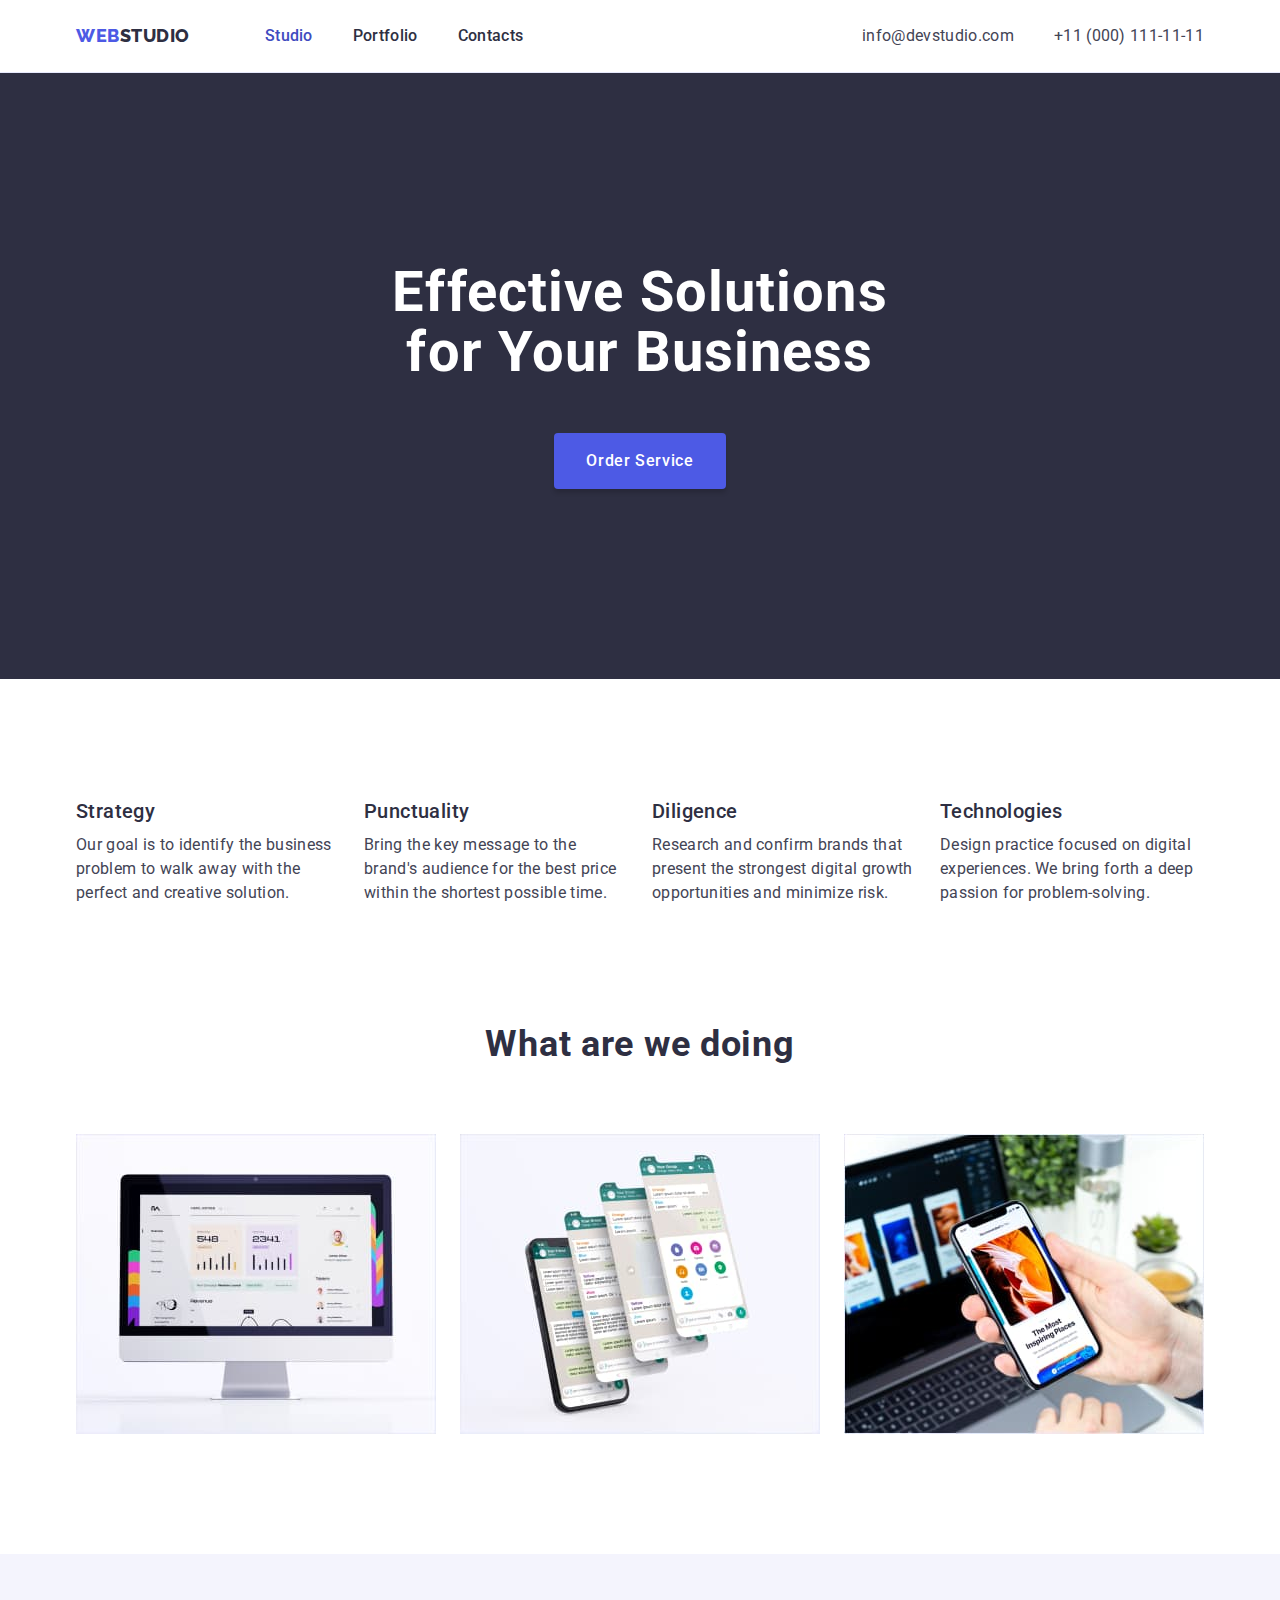
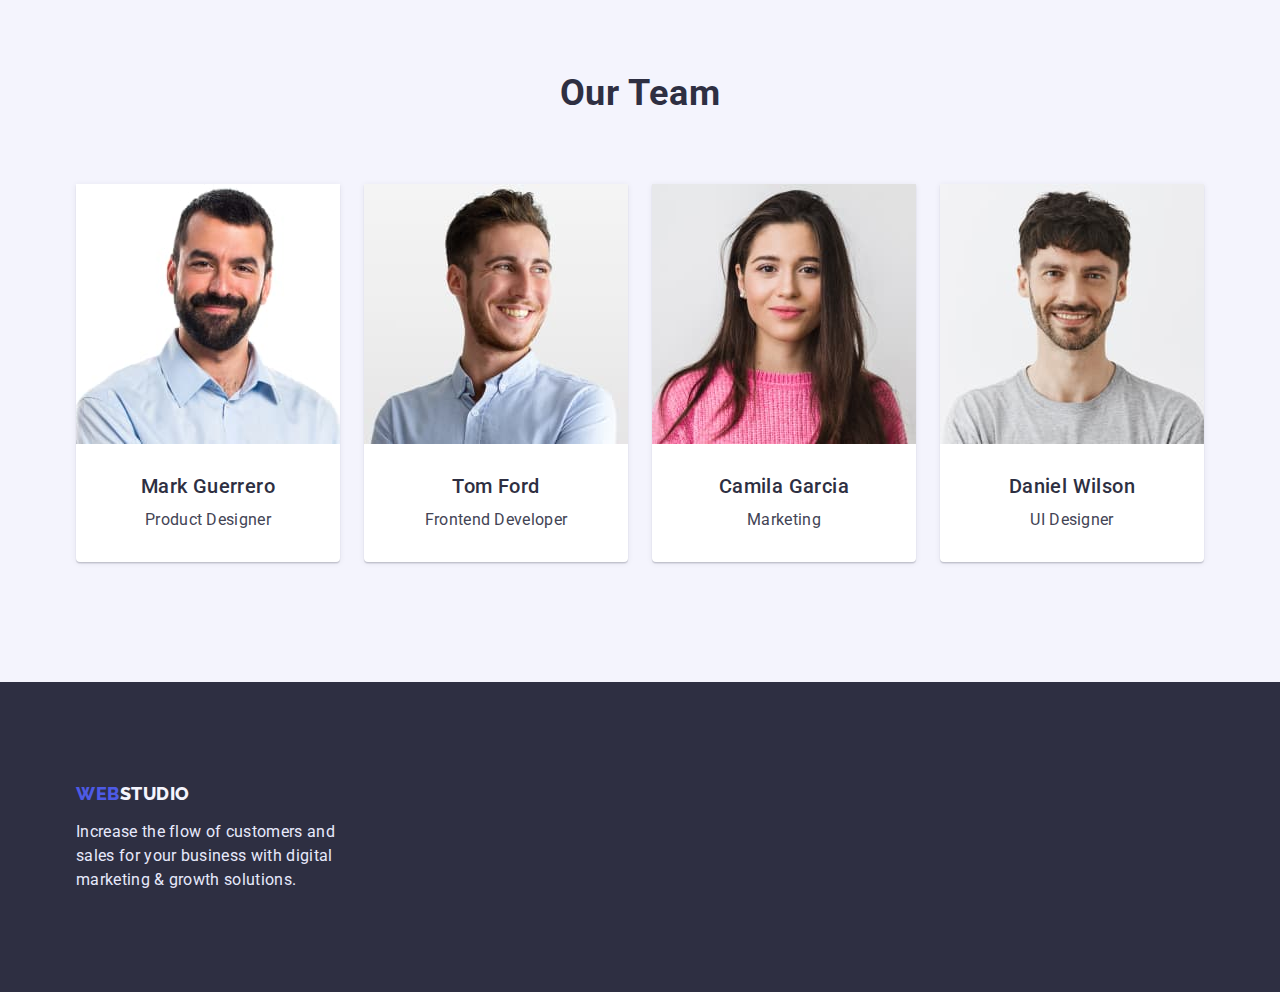
==== index.html @ e9c2076b "added files" ====
<!DOCTYPE html>
<html lang="en">
<head>
    <meta charset="UTF-8">
    <meta http-equiv="X-UA-Compatible" content="IE=edge">
    <meta name="viewport" content="width=device-width, initial-scale=1.0">
    <title>Document</title>
    <link
      rel="stylesheet"
      href="https://cdnjs.cloudflare.com/ajax/libs/modern-normalize/1.1.0/modern-normalize.min.css"
    />
    <link rel="preconnect" href="https://fonts.googleapis.com">
    <link rel="preconnect" href="https://fonts.gstatic.com" crossorigin>
    <link href="https://fonts.googleapis.com/css2?family=Raleway:wght@800&family=Roboto:wght@400;500;700&display=swap"
        rel="stylesheet">
    <link rel="stylesheet" href="/css/style.css">
</head>
<body>
    <!-- Navigation -->
    <header class="header">
        <div class="container main-nav">
            <nav class="header-navigation">
                <a href="./index.html" class="logo">WEB<span class="logo-header">STUDIO</span></a>
                <ul class="header-list list">
                    <li class="item current"><a href="./index.html" class="header-link link">Studio</a></li>
                    <li class="item"><a href="./portfolio.html" class="header-link link">Portfolio</a></li>
                    <li class="item"><a href="" class="header-link link">Contacts</a></li>
                </ul>
            </nav>
            <ul class="header-contacts list">
                <li class="item"><a href="mailto:info@devstudio.com" class="header-mail link" >info@devstudio.com</a></li>
                <li class="item"><a href="tel:+110001111111" class="header-tel link">+11 (000) 111-11-11</a></li>
            </ul>
        </div>
    </header>
    <main>
        <!-- Title -->
        <section class="hero">
            <div class="wrapper-hero container">
        <h1 class="hero-title">Effective Solutions
            for Your Business</h1>
            <button type="button" class="hero-button hero-btn-txt">Order Service</button>
        </div>
        </section>
            <!-- Our feauters -->
            <section class="feauters">
                <div class="container">
                <h2 hidden class="visually-hidden">Our feauters</h2>
                <ul class="feauters-list list">
                    <li class="feauter">
                        <h3 class="feauter-item">Strategy</h3>
                        <p class="feauter-text">Our goal is to identify the business
                            problem to walk away with the perfect and creative solution.</p>
                    </li>
                    <li class="feauter">
                        <h3 class="feauter-item">Punctuality</h3>
                        <p class="feauter-text">Bring the key message to the brand's audience for the best price within the shortest possible time.</p>
                    </li>
                    <li class="feauter">
                        <h3 class="feauter-item">Diligence</h3>
                        <p class="feauter-text">Research and confirm brands that present the strongest digital growth opportunities and minimize risk.</p>
                    </li>
                    <li class="feauter">
                        <h3 class="feauter-item">Technologies</h3>
                        <p class="feauter-text">Design practice focused on digital experiences. We bring forth a deep passion for problem-solving.</p>
                    </li>
                </ul>
            </div>
            </section>
            <!-- Our work in pictures -->
            <section class="works">
                <div class="works-wrap container">
                <h2 class="work-title">What are we doing</h2>
                <ul class="list-works list">
                    <li class="image-work">
                        <img src="./img/computer.jpg" alt="statistics on the computer" width="360px" height="300px">
                    </li>
                
                    <li class="image-work">
                        <img src="./img/chat.jpg" alt="telegram chat on the phone" width="360px" height="300px">
                    </li>
                
                    <li class="image-work">
                        <img src="./img/phone.jpg" alt="phone application" width="360px" height="300px">
                    </li>
                </ul>
            </div>
            </section>
            <!-- Our Team -->
            <section class="team">
                <div class="container">
                <h2 class="item-team">Our Team</h2>
                <ul class="our-team list">
                    <li class="team-list">
                        <img src="./img/mark.jpg" alt="Mark Guerrero" width="264px" height="260px">
                        <div class="team-content">
                            <h3 class="team-name">Mark Guerrero</h3>
                        <p class="team-text">Product Designer</p>
                        </div>
                    </li>
                    <li class="team-list">
                        <img src="./img/tom.jpg" alt="Tom Ford" width="264px" height="260px">
                        <div class="team-content">
                            <h3 class="team-name">Tom Ford</h3>
                        <p class="team-text">Frontend Developer</p>
                        </div>
                        
                    </li>
                    <li class="team-list">
                        <img src="./img/camila.jpg" alt="Camila Garcia" width="264px" height="260px">
                        <div class="team-content">
                            <h3 class="team-name">Camila Garcia</h3>
                        <p class="team-text">Marketing</p>
                        </div>
                        
                    </li>
                    <li class="team-list">
                        <img src="./img/daniel.jpg" alt="Daniel Wilson" width="264px" height="260px">
                        <div class="team-content">
                            <h3 class="team-name">Daniel Wilson</h3>
                        <p class="team-text">UI Designer</p>
                        </div>
                        
                    </li>
                </ul>
            </div>
            </section>
    </main>
    <!-- Footer -->
    <footer class="footer">
        <div class="footer-content container">
<a href="./index.html" class="logo">WEB<span class="logo-footer">STUDIO</span></a>
<p class="footer-text">Increase the flow of customers and sales for your business with digital marketing & growth solutions.</p>
</div>
    </footer>
</body>
</html>
---- css/style.css ----
:root{
    --primary-title-color: #2E2F42;
    --secondary-text-color: #434455;
    --accent-color: #404BBF;
    --btn-color: #4D5AE5;
    --background-color: #2E2F42;
}

h1,
h2,
h3,
h4,
h5,
h6,
ul,
p {
    margin: 0;
}

ul {
    padding-left: 0;
}


body {
    font-family: 'Roboto', sans-serif;
}

a {
    text-decoration: none;
    }


.list {
    padding: 0;
    margin: 0 ;
    list-style: none;
}

.container {
    width: 1158px;
    margin: 0 auto;
    padding-left: 15px;
    padding-right: 15px;
}

/* Navigation */

.header {
    border-bottom: 1px solid #E7E9FC;
}

.main-nav {
display: flex;
align-items: center;
}

.header-navigation {
display: flex;
align-items: center;
}

.logo {
    font-family: 'Raleway';
    font-weight: 800;
    font-size: 18px;
    line-height: 1.3;
    letter-spacing: 0.03em;
    color: #4D5AE5;
}

.logo-header {
    font-family: 'Raleway';
    font-weight: 800;
    font-size: 18px;
    line-height: 1.3;
    letter-spacing: 0.03em;
    color: #2E2F42;
}

.header-list {
    display: flex;
    margin-left: 75px;
}

.item {
    
}

.header-list .item + .item {
margin-left: 40px;
}

.header-link {
    display: block;
    padding-top: 24px;
    padding-bottom: 24px;
    
    font-weight: 500;
    font-size: 16px;
    line-height: 1.5;
    letter-spacing: 0.02em;
    color: #2E2F42;
   
}

.link:hover,
.link:focus,
.current a {
    color: var(--accent-color);
}

.header-contacts{
    display: flex;
    margin-left: auto;
}

.header-contacts .item + .item {
    margin-left: 40px;
}

.header-mail {
    font-weight: 400;
    font-size: 16px;
    line-height: 1.5;
    letter-spacing: 0.02em;
    color: #434455;
}

.header-tel {
    font-weight: 400;
    font-size: 16px;
    line-height: 1.5;
    letter-spacing: 0.02em;
    color: #434455;
}

/* Title */

.hero {
    background: var(--background-color);
    padding-top: 190px;
    padding-bottom: 190px;
}

.wrapper-hero {
    display: flex;
    flex-direction: column;
    align-items: center;
}

.hero-title {
font-weight: 700;
font-size: 56px;
line-height: 1.07;
text-align: center;
letter-spacing: 0.02em;
color: #FFFFFF;
width: 500px;
margin-bottom: 50px;

}
.hero-button {
    background: var(--btn-color);
    cursor: pointer;
    border: none;
    box-shadow: 0px 4px 4px rgba(0, 0, 0, 0.15);
border-radius: 4px;
}

.hero-button:hover,
.hero-button:focus {
    background: var(--accent-color);
}
.hero-btn-txt {
    font-family: inherit;
    font-weight: 500;
    font-size: 16px;
    line-height: 1.5;
    letter-spacing: 0.04em;
    color: #FFFFFF;
    padding: 16px 32px;
}

/* Our feauters */

.feauters {
    padding: 120px 0;
   
}
.feauters-list {
display: flex;
}

.feauters-list .feauter + .feauter {
margin-left: 24px;
}
.feauter {
    width: 265px;
}

.visually-hidden {
    position: absolute;
    white-space: nowrap;
    width: 1px;
    height: 1px;
    overflow: hidden;
    border: 0;
    padding: 0;
    clip: rect(0 0 0 0);
    clip-path: inset(50%);
    margin: -1px;
}

.feauter-item {
    font-weight: 500;
    font-size: 20px;
    line-height: 1.2;
    letter-spacing: 0.02em;
    color: var(--primary-title-color);
    padding-bottom: 10px;
}

.feauter-text {
    font-weight: 400;
    font-size: 16px;
    line-height: 1.5;
    letter-spacing: 0.02em;
    color: var(--secondary-text-color);
}

/* Our work in pictures */

.works {
    
}

.works-wrap {
    margin-bottom: 120px;
}
.work-title {
    font-weight: 700;
    font-size: 36px;
    line-height: 1.1;
    letter-spacing: 0.02em;
    color: var(--primary-title-color);
    text-align: center;
    margin-bottom: 70px;
}
.list-works {
    display: flex;
}

.list-works .image-work + .image-work {
    margin-left: 24px;
}
.image-work {
}

/* Our Team */

.team {
    background: #F4F4FD;
    padding: 120px 0;
}

.item-team {
    font-weight: 700;
    font-size: 36px;
    line-height: 1.1;
    letter-spacing: 0.02em;
    color: var(--primary-title-color);
    text-align: center;
    margin-bottom: 70px;
}

.our-team {
    display: flex;
}

.our-team .team-list + .team-list {
    margin-left: 24px;
}

.team-list {
    background: #FFFFFF;
    border-radius: 0px 0px 4px 4px;
    box-shadow: 0px 1px 6px rgba(46, 47, 66, 0.08), 0px 1px 1px rgba(46, 47, 66, 0.16), 0px 2px 1px rgba(46, 47, 66, 0.08);
}
.team-name {
    font-weight: 500;
    font-size: 20px;
    line-height: 1.2;
    letter-spacing: 0.02em;
    color: var(--primary-title-color);
    text-align: center;
    padding-bottom: 10px;
}

.team-content {
    padding: 30px 0;
    text-align: center;
}
.team-text {
    font-weight: 400;
    font-size: 16px;
    line-height: 1.5;
    letter-spacing: 0.02em;
    color: var(--secondary-text-color);
    text-align: center;
}
 
/* Footer */

.footer {
    background: var(--background-color);
    padding: 100px 0;
}

.footer-content{
    
}

.logo-footer{
    font-family: 'Raleway';
    font-weight: 800;
    font-size: 18px;
    line-height: 1.2;    
    letter-spacing: 0.03em;    
    color: #F4F4FD;
}

.footer-text{
    font-weight: 400;
    font-size: 16px;
    line-height: 1.5;    
    letter-spacing: 0.02em;    
    color: #E7E9FC;
    width: 265px;
    margin-top: 15px;
}


/* Portfolio */

/* Buttons */

.portfolio {
    padding-top: 100px;
    padding-bottom: 120px;
}
.buttons-list {
    margin-bottom: 70px;
    display: flex;
    justify-content: center;
}

.buttons-list .item-btn + .item-btn {
    margin-left: 24px;
}

.button {
    background: #F4F4FD;
    cursor: pointer;
}

.button:hover,
.button:focus {
    background-color: var(--accent-color);
    color: #FFFFFF;
}
.button-text {
    font-family: inherit;
    font-weight: 500;
    font-size: 16px;
    line-height: 1.5;
    letter-spacing: 0.04em;
    color: #4D5AE5;
    padding: 12px 24px;
    border: 1px solid #E7E9FC;
    border-radius: 4px;
}

/* Projects */

.project-list {
    display: flex;
    flex-wrap: wrap;
    gap: 24px;
}

img {
    display: block;
    max-width: 100%;
}

.pr-wrap {
    border: 1px solid #E7E9FC;
    padding-top: 30px;
    padding-bottom: 30px;
    border-top: none;
    padding-left: 15px;
}

.project-list .item {
    width: 360px;
}

.project-item {
    font-weight: 500;
    font-size: 20px;
    line-height: 1.2;
    letter-spacing: 0.02em;
    color: var(--primary-title-color);
    margin-bottom: 10px;
}
.project-text {
    font-weight: 400;
    font-size: 16px;
    line-height: 1.5;
    letter-spacing: 0.02em;
    color: var(--secondary-text-color);
    
}
.project-desc {
    font-weight: 400;
    font-size: 16px;
    line-height: 1.5;
    letter-spacing: 0.02em;
    color: #2b2b33;

}
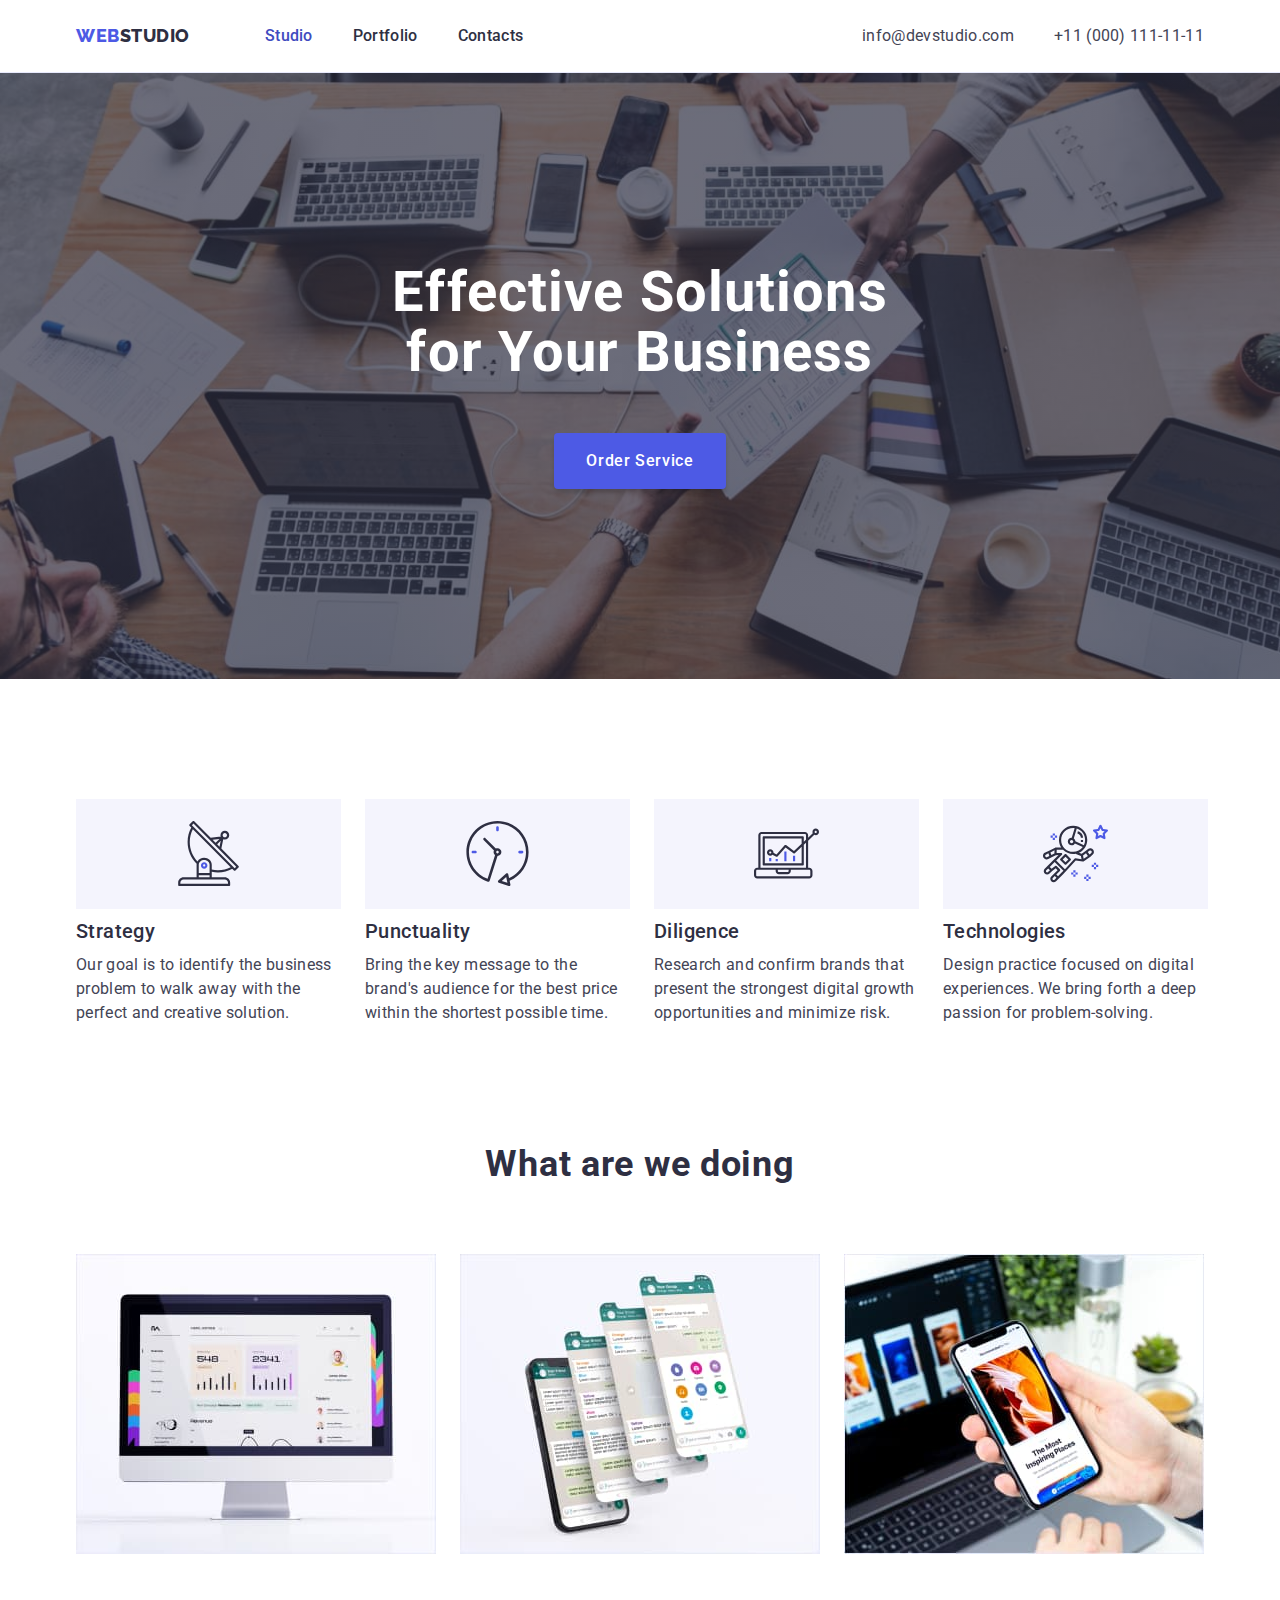
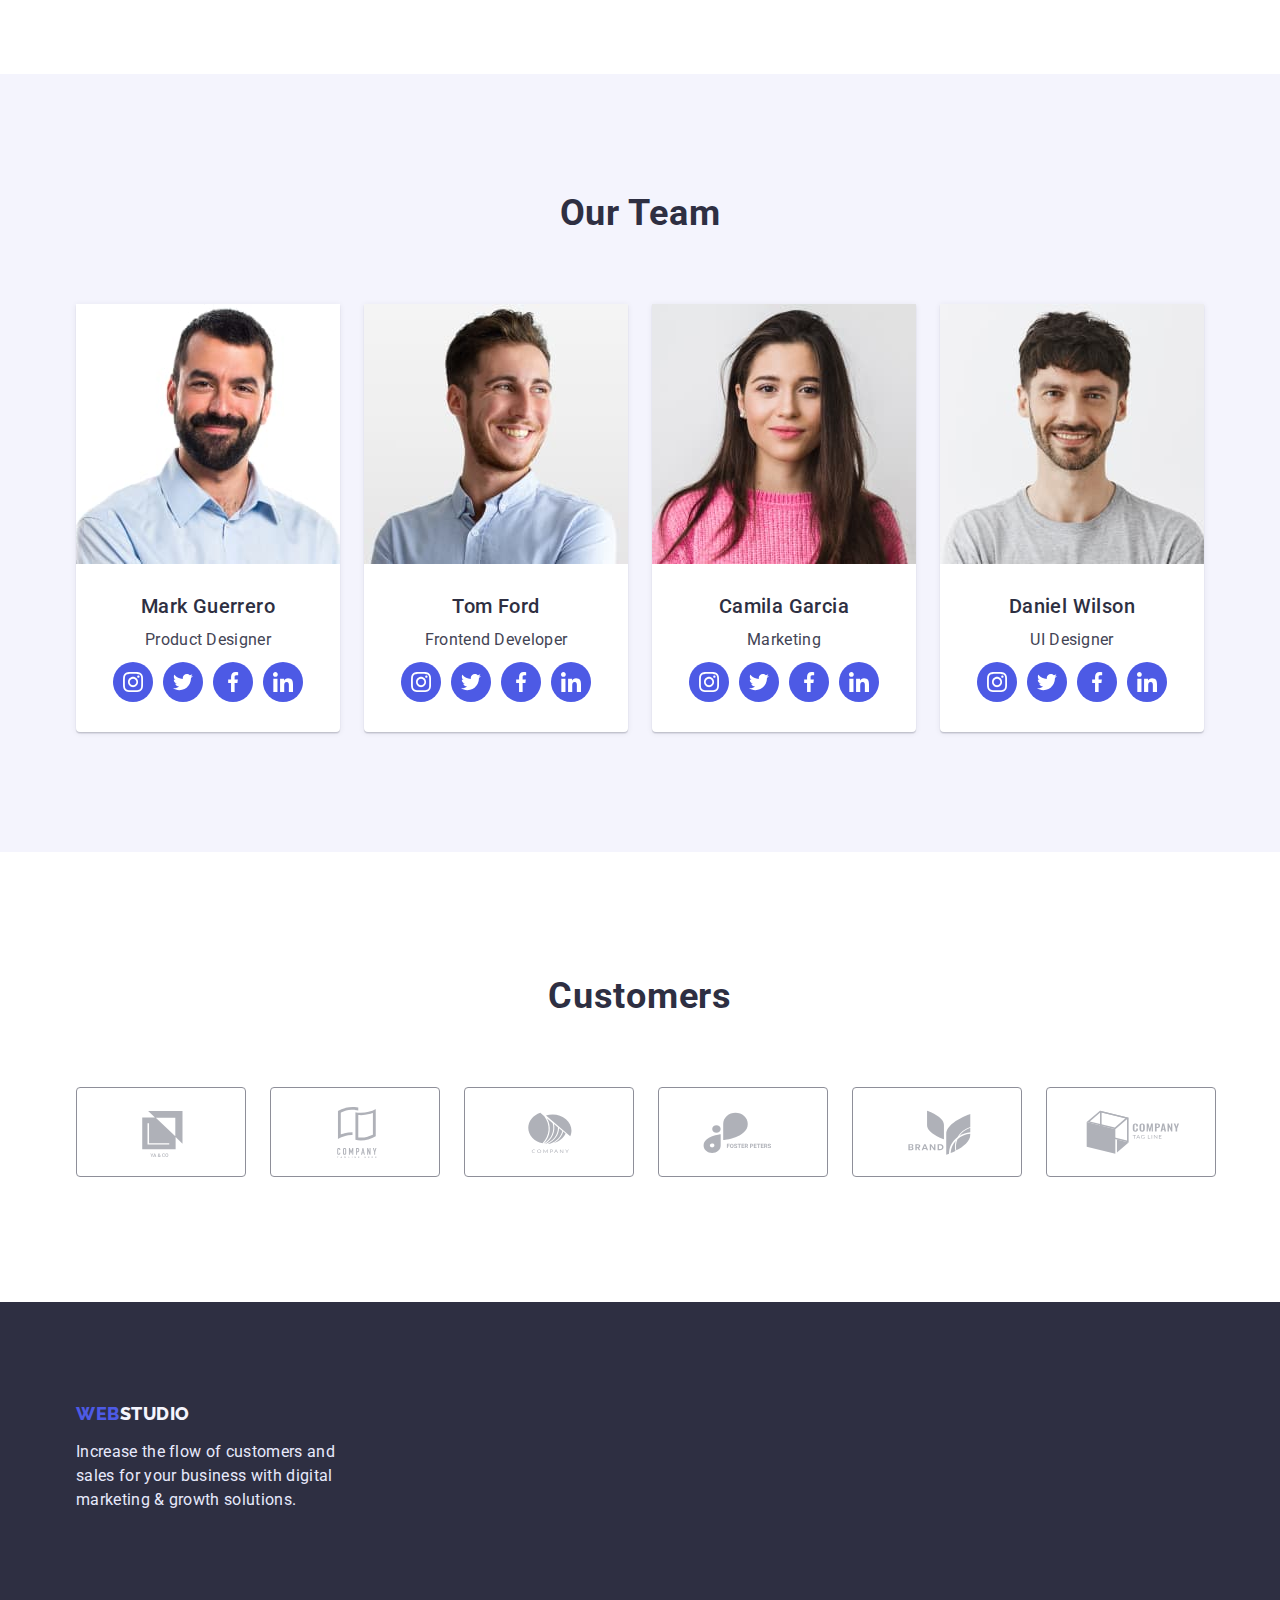
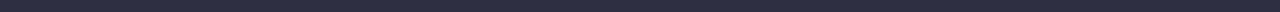
==== commit 5026a722: "added new style" ====
--- a/index.html
+++ b/index.html
@@ -48,19 +48,39 @@
                 <h2 hidden class="visually-hidden">Our feauters</h2>
                 <ul class="feauters-list list">
                     <li class="feauter">
+                        <div class="feauter-container">
+                            <svg class="feauter-icon">
+                                <use href="./img/icons.svg#icon-antenna"></use>
+                            </svg>
+                        </div>
                         <h3 class="feauter-item">Strategy</h3>
                         <p class="feauter-text">Our goal is to identify the business
                             problem to walk away with the perfect and creative solution.</p>
                     </li>
                     <li class="feauter">
+                        <div class="feauter-container">
+                            <svg class="feauter-icon">
+                                <use href="./img/icons.svg#icon-clock"></use>
+                            </svg>
+                        </div>
                         <h3 class="feauter-item">Punctuality</h3>
                         <p class="feauter-text">Bring the key message to the brand's audience for the best price within the shortest possible time.</p>
                     </li>
                     <li class="feauter">
+                        <div class="feauter-container">
+                            <svg class="feauter-icon">
+                                <use href="./img/icons.svg#icon-diagram"></use>
+                            </svg>
+                        </div>
                         <h3 class="feauter-item">Diligence</h3>
                         <p class="feauter-text">Research and confirm brands that present the strongest digital growth opportunities and minimize risk.</p>
                     </li>
                     <li class="feauter">
+                        <div class="feauter-container">
+                            <svg class="feauter-icon">
+                                <use href="./img/icons.svg#icon-astronaut"></use>
+                            </svg>
+                        </div>
                         <h3 class="feauter-item">Technologies</h3>
                         <p class="feauter-text">Design practice focused on digital experiences. We bring forth a deep passion for problem-solving.</p>
                     </li>
@@ -96,13 +116,73 @@
                         <div class="team-content">
                             <h3 class="team-name">Mark Guerrero</h3>
                         <p class="team-text">Product Designer</p>
-                        </div>
+                        <ul class="team-social-list list">
+                            <li class="social-item link">
+                                <a href="" class="social-link">
+                                    <svg class="icon-link">
+                                            <use href="./img/icons.svg#icon-instagram"></use>
+                                        </svg>
+                                </a>
+                            </li>
+                            <li class="social-item link">
+                                <a href="" class="social-link">
+                                    <svg class="icon-link">
+                                         <use href="./img/icons.svg#icon-twitter"></use>
+                                        </svg>
+                                </a>
+                            </li>
+                            <li class="social-item link">
+                                <a href="" class="social-link">
+                                    <svg class="icon-link">
+                                            <use href="./img/icons.svg#icon-facebook"></use>
+                                        </svg>
+                                </a>
+                            </li>
+                            <li class="social-item link">
+                                <a href="" class="social-link">
+                                    <svg class="icon-link">
+                                            <use href="./img/icons.svg#icon-linkedin"></use>
+                                        </svg>
+                                </a>
+                            </li>
+                        </ul>
+                    </div>
                     </li>
                     <li class="team-list">
                         <img src="./img/tom.jpg" alt="Tom Ford" width="264px" height="260px">
                         <div class="team-content">
                             <h3 class="team-name">Tom Ford</h3>
                         <p class="team-text">Frontend Developer</p>
+                        <ul class="team-social-list list">
+                            <li class="social-item link">
+                                <a href="" class="social-link">
+                                    <svg class="icon-link">
+                                            <use href="./img/icons.svg#icon-instagram"></use>
+                                        </svg>
+                                </a>
+                            </li>
+                            <li class="social-item link">
+                                <a href="" class="social-link">
+                                    <svg class="icon-link">
+                                         <use href="./img/icons.svg#icon-twitter"></use>
+                                        </svg>
+                                </a>
+                            </li>
+                            <li class="social-item link">
+                                <a href="" class="social-link">
+                                    <svg class="icon-link">
+                                            <use href="./img/icons.svg#icon-facebook"></use>
+                                        </svg>
+                                </a>
+                            </li>
+                            <li class="social-item link">
+                                <a href="" class="social-link">
+                                    <svg class="icon-link">
+                                            <use href="./img/icons.svg#icon-linkedin"></use>
+                                        </svg>
+                                </a>
+                            </li>
+                        </ul>
                         </div>
                         
                     </li>
@@ -111,6 +191,36 @@
                         <div class="team-content">
                             <h3 class="team-name">Camila Garcia</h3>
                         <p class="team-text">Marketing</p>
+                        <ul class="team-social-list list">
+                            <li class="social-item link">
+                                <a href="" class="social-link">
+                                    <svg class="icon-link">
+                                            <use href="./img/icons.svg#icon-instagram"></use>
+                                        </svg>
+                                </a>
+                            </li>
+                            <li class="social-item link">
+                                <a href="" class="social-link">
+                                    <svg class="icon-link">
+                                         <use href="./img/icons.svg#icon-twitter"></use>
+                                        </svg>
+                                </a>
+                            </li>
+                            <li class="social-item link">
+                                <a href="" class="social-link">
+                                    <svg class="icon-link">
+                                            <use href="./img/icons.svg#icon-facebook"></use>
+                                        </svg>
+                                </a>
+                            </li>
+                            <li class="social-item link">
+                                <a href="" class="social-link">
+                                    <svg class="icon-link">
+                                            <use href="./img/icons.svg#icon-linkedin"></use>
+                                        </svg>
+                                </a>
+                            </li>
+                        </ul>
                         </div>
                         
                     </li>
@@ -119,11 +229,86 @@
                         <div class="team-content">
                             <h3 class="team-name">Daniel Wilson</h3>
                         <p class="team-text">UI Designer</p>
+                        <ul class="team-social-list list">
+                            <li class="social-item link">
+                                <a href="" class="social-link">
+                                    <svg class="icon-link">
+                                            <use href="./img/icons.svg#icon-instagram"></use>
+                                        </svg>
+                                </a>
+                            </li>
+                            <li class="social-item link">
+                                <a href="" class="social-link">
+                                    <svg class="icon-link">
+                                         <use href="./img/icons.svg#icon-twitter"></use>
+                                        </svg>
+                                </a>
+                            </li>
+                            <li class="social-item link">
+                                <a href="" class="social-link">
+                                    <svg class="icon-link">
+                                            <use href="./img/icons.svg#icon-facebook"></use>
+                                        </svg>
+                                </a>
+                            </li>
+                            <li class="social-item link">
+                                <a href="" class="social-link">
+                                    <svg class="icon-link">
+                                            <use href="./img/icons.svg#icon-linkedin"></use>
+                                        </svg>
+                                </a>
+                            </li>
+                        </ul>
                         </div>
                         
                     </li>
                 </ul>
             </div>
+            </section>
+            <!-- Customers -->
+            <section class="customers">
+                <div class="customers-container container">
+                    <h2 class="costomers-item">Customers</h2>
+                    <ul class="costomers-logo list">
+                        <li class="logo-list">
+                            <a href="" class="logo-link link">
+                            <svg class="icon-logo">
+                                <use href="./img/icons.svg#icon-logo"></use>
+                            </svg>
+                        </a></li>
+                        <li class="logo-list">
+                            <a href="" class="logo-link link">
+                            <svg class="icon-logo">
+                                <use href="./img/icons.svg#icon-logo1"></use>
+                            </svg>
+                        </a></li>
+                        <li class="logo-list">
+                            <a href="" class="logo-link link">
+                            <svg class="icon-logo">
+                                <use href="./img/icons.svg#icon-logo2"></use>
+                            </svg>
+                        </a></li>
+                        <li class="logo-list">
+                            <a href="" class="logo-link link">
+                            <svg class="icon-logo">
+                                <use href="./img/icons.svg#icon-logo3"></use>
+                            </svg>
+                        </a></li>
+                        <li class="logo-list">
+                            <a href="" class="logo-link link">
+                            <svg class="icon-logo">
+                                <use href="./img/icons.svg#icon-logo4"></use>
+                            </svg>
+                        </a></li>
+                        <li class="logo-list">
+                            <a href="" class="logo-link link">
+                            <svg class="icon-logo">
+                                <use href="./img/icons.svg#icon-logo5"></use>
+                            </svg>
+                        </a></li>
+                        
+                    </ul>
+                </div>
             </section>
     </main>
     <!-- Footer -->
--- a/css/style.css
+++ b/css/style.css
@@ -141,13 +141,16 @@
     background: var(--background-color);
     padding-top: 190px;
     padding-bottom: 190px;
+    background-image: linear-gradient(rgba(46, 47, 66, 0.7), rgba(46, 47, 66, 0.7)), url(../img/hero/title-img.jpg);
+    background-repeat: no-repeat;
+    background-size: cover;
 }
 
 .wrapper-hero {
     display: flex;
     flex-direction: column;
     align-items: center;
-}
+}    
 
 .hero-title {
 font-weight: 700;
@@ -212,6 +215,20 @@
     margin: -1px;
 }
 
+.feauter-container {
+    display: flex;
+    justify-content: center;
+    align-items: center;
+    width: 265px;
+    height: 110px;
+    background-color: #F4F4FD;
+    margin-bottom: 10px;
+}
+.feauter-icon {
+    width: 65px;
+    height: 65px;
+}
+
 .feauter-item {
     font-weight: 500;
     font-size: 20px;
@@ -310,6 +327,103 @@
     text-align: center;
 }
  
+.team-social-list {
+    display: flex;
+    justify-content: center;
+    gap: 10px;
+    margin-top: 10px;
+}
+
+.social-item {
+    width: 40px;
+    height: 40px;
+    
+}
+
+.social-link {
+    display: flex;
+    justify-content: center;
+    align-items: center;
+    border-radius: 50%;
+    background: var(--btn-color);
+    width: 100%;
+    height: 100%;
+    fill: white
+}
+
+.social-link:hover,
+.social-link:focus {
+    background-color: var(--accent-color);
+    fill: #f9d14d;
+}
+.icon-link {
+    width: 20px;
+    height: 20px;
+}
+
+
+.customers {
+    padding: 125px 0;
+}
+.customers-container {
+}
+.costomers-item {
+  
+    font-weight: 700;
+font-size: 36px;
+line-height: 1.1;
+text-align: center;
+letter-spacing: 0.02em;
+color:var(--primary-title-color);
+margin-bottom: 70px;
+}
+.costomers-logo {
+    display: inline-flex;
+
+}
+
+.costomers-logo .logo-list + .logo-list {
+margin-left: 24px;
+
+}
+.logo-list {
+    border: 1px solid #8E8F99;
+border-radius: 4px;
+width: 170px;
+height: 90px;
+cursor: pointer;
+display: inline-flex;
+justify-content: center;
+align-items: center;
+}
+
+.logo-list:hover,
+.logo-list:focus {
+    border-color: var(--accent-color);
+}
+
+.logo-link {
+    display: inline-flex;
+    width: 100%;
+    height: 100%;
+    justify-content: center;
+    align-items: center;
+}
+
+.logo-link:hover svg,
+.logo-link:focus svg {
+    fill: var(--accent-color);
+}
+.icon-logo {
+    width: 105px;
+    height: 55px;
+    fill: #AFB1B8;
+}
+
+.icon-logo:hover,
+.icon-logo:focus {
+    fill: var();
+}
 /* Footer */
 
 .footer {
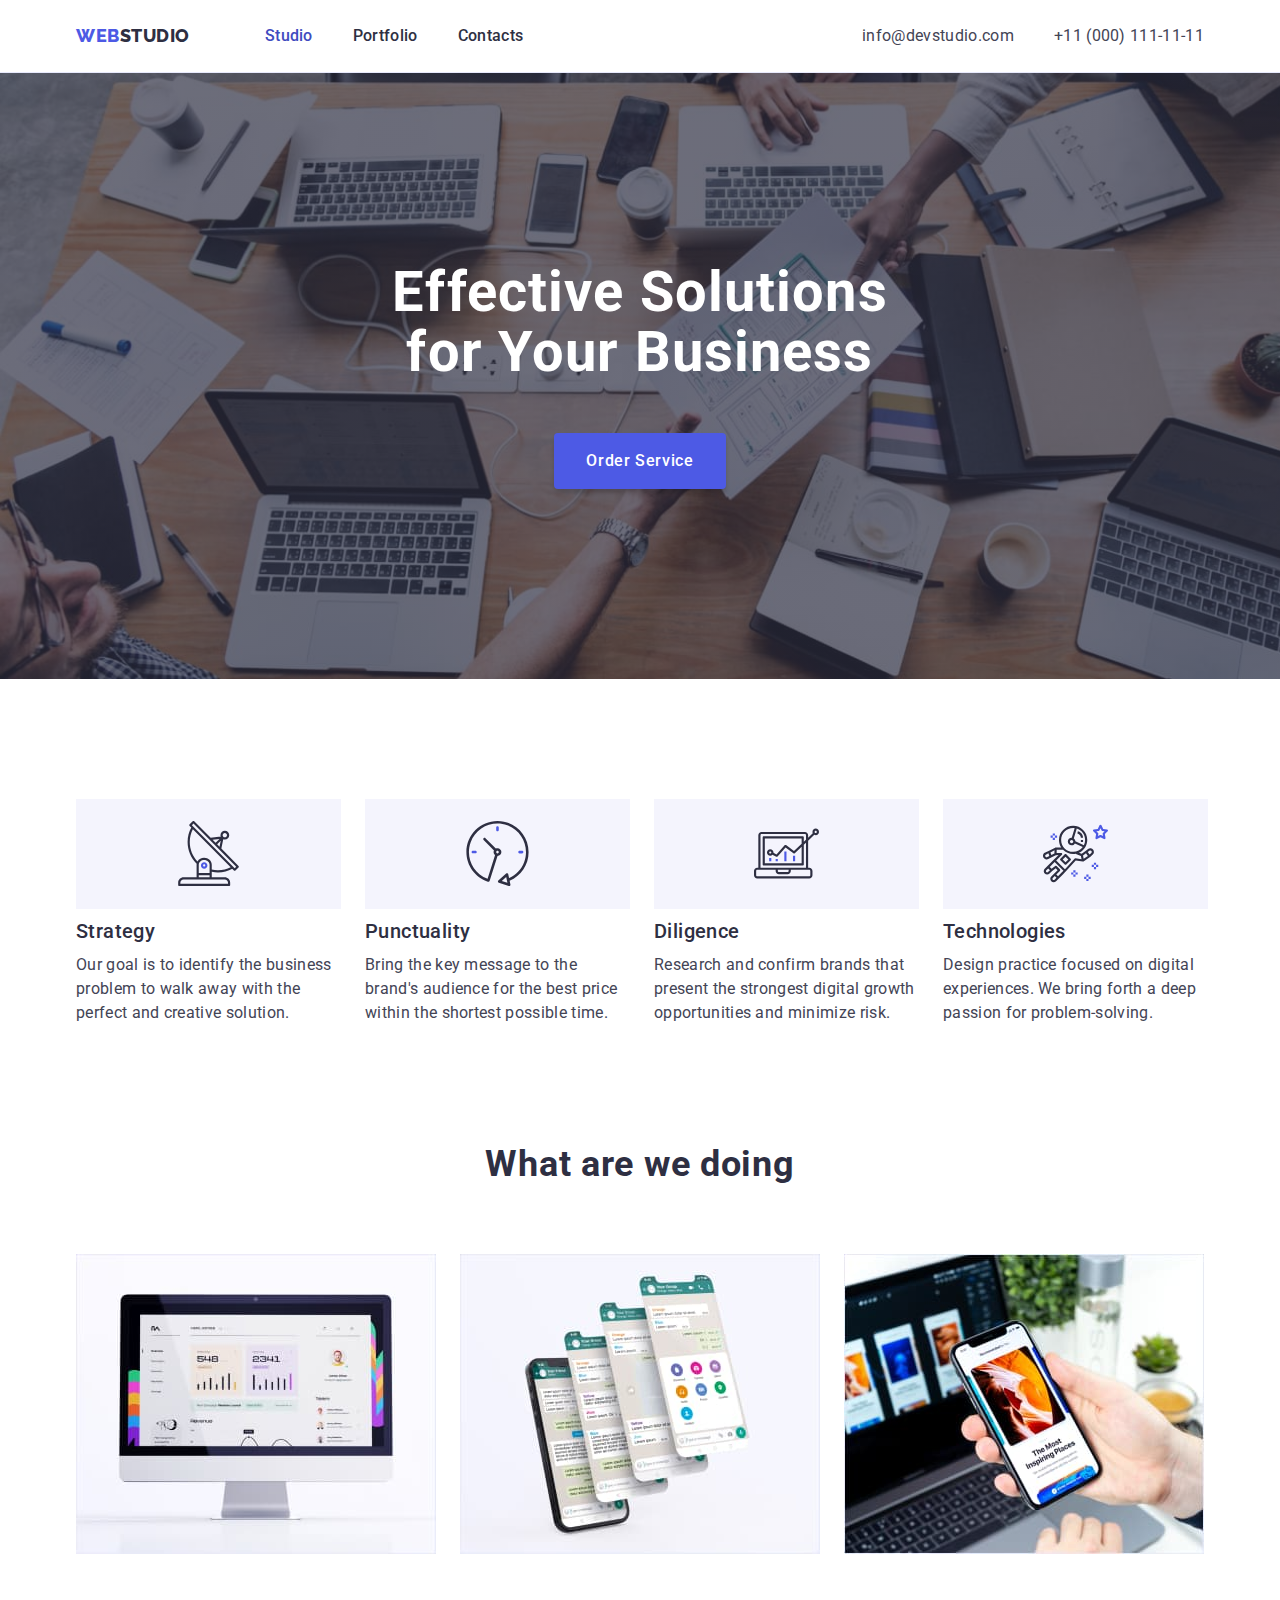
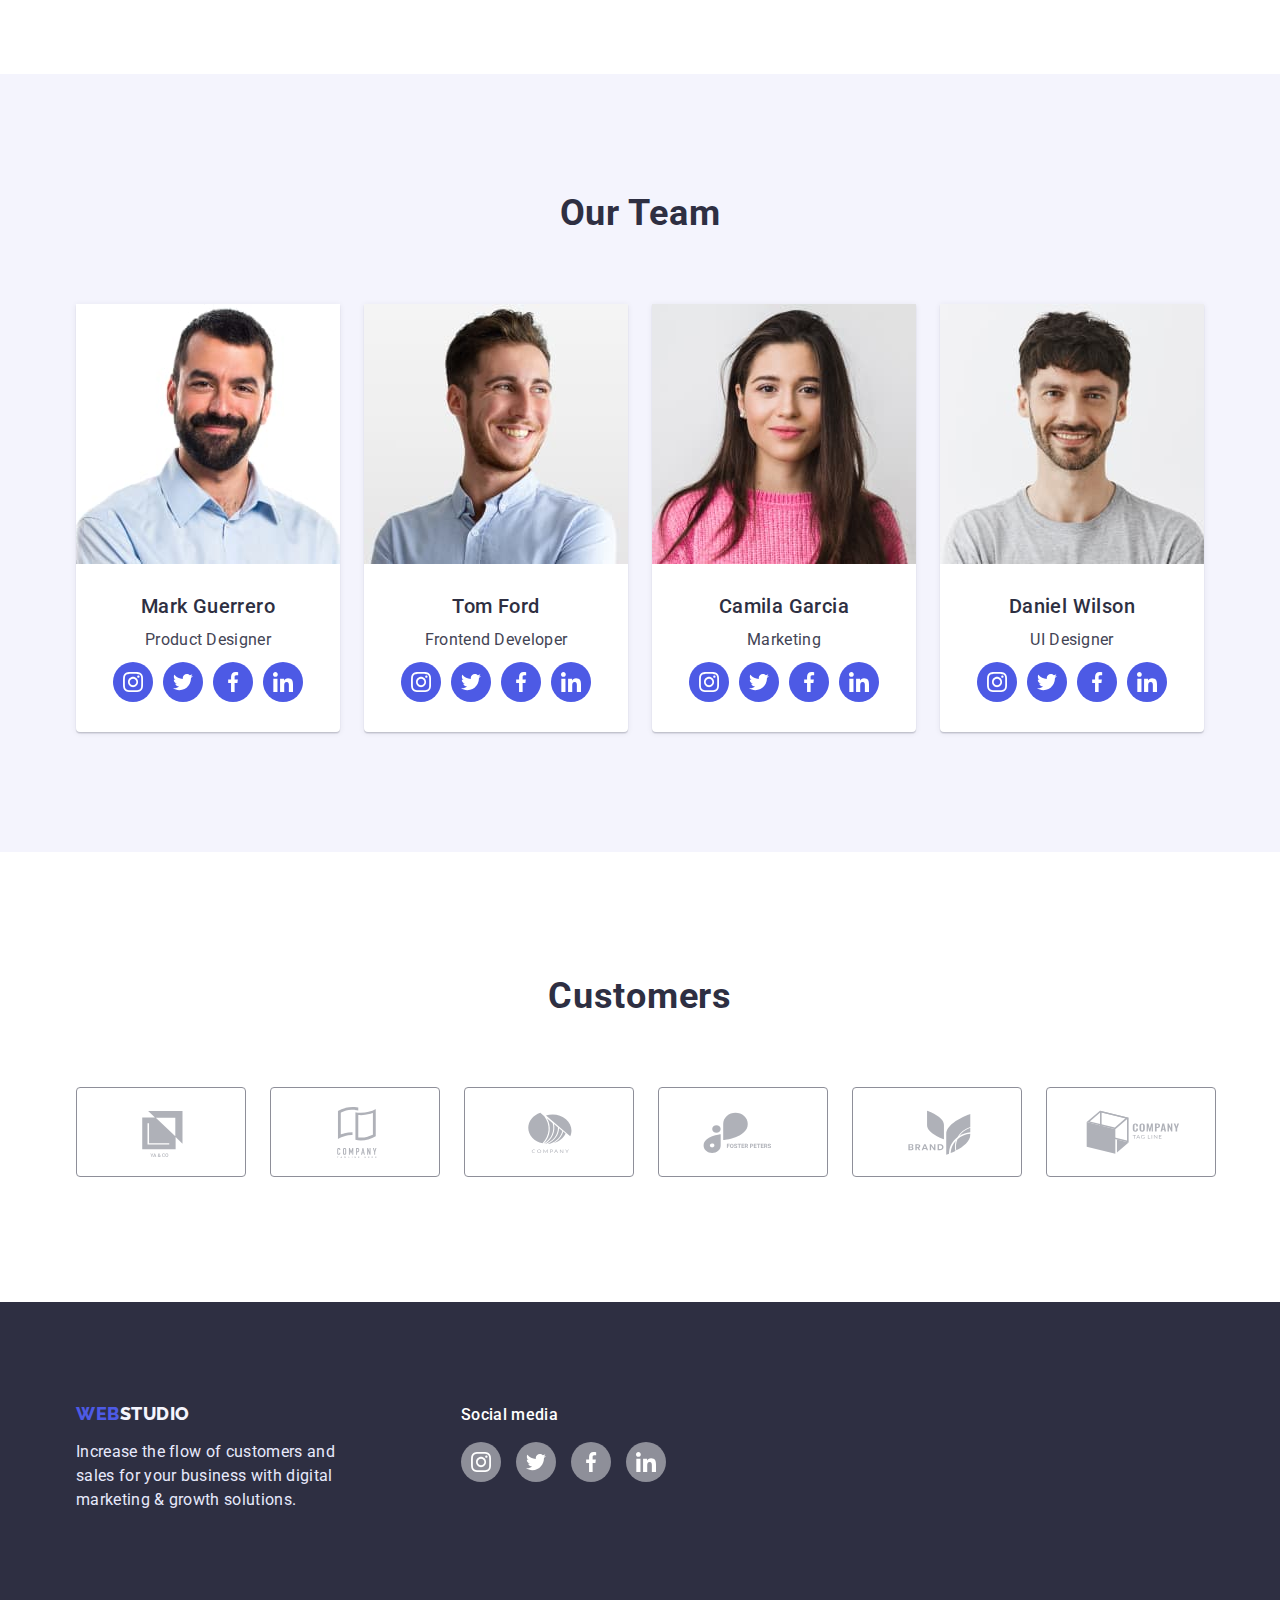
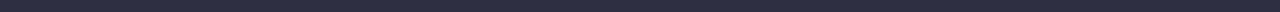
==== commit 3e9b423d: "update index.html" ====
--- a/index.html
+++ b/index.html
@@ -313,10 +313,45 @@
     </main>
     <!-- Footer -->
     <footer class="footer">
-        <div class="footer-content container">
-<a href="./index.html" class="logo">WEB<span class="logo-footer">STUDIO</span></a>
-<p class="footer-text">Increase the flow of customers and sales for your business with digital marketing & growth solutions.</p>
-</div>
+        <div class="footer-list container">
+            <div class="footer-content">
+                <a href="./index.html" class="logo">WEB<span class="logo-footer">STUDIO</span></a>
+                <p class="footer-text">Increase the flow of customers and sales for your business with digital marketing & growth solutions.</p>
+                </div>
+            <div class="footer-social">
+                <p class="footer-item">Social media</p>
+                <ul class="footer-social-list list">
+                    <li class="social-media">
+                        <a href="" class="media-link link">
+                            <svg class="social-icon">
+                                <use href="./img/icons.svg#icon-instagram"></use>
+                            </svg>
+                        </a>
+                    </li>
+                    <li class="social-media">
+                        <a href="" class="media-link link">
+                            <svg class="social-icon">
+                                <use href="./img/icons.svg#icon-twitter"></use>
+                            </svg>
+                        </a>
+                    </li>
+                    <li class="social-media">
+                        <a href="" class="media-link link">
+                            <svg class="social-icon">
+                                <use href="./img/icons.svg#icon-facebook"></use>
+                            </svg>
+                        </a>
+                    </li>
+                    <li class="social-media">
+                        <a href="" class="media-link link">
+                            <svg class="social-icon">
+                                <use href="./img/icons.svg#icon-linkedin"></use>
+                            </svg>
+                        </a>
+                    </li>
+                </ul>
+            </div>    
+        </div>
     </footer>
 </body>
 </html>--- a/css/style.css
+++ b/css/style.css
@@ -454,6 +454,56 @@
     margin-top: 15px;
 }
 
+.footer-list {
+    display: flex;
+    align-items: baseline;
+}
+.footer-item {
+    font-weight: 500;
+    font-size: 16px;
+    line-height: 1.5;
+    letter-spacing: 0.02em;
+    color: #FFFFFF;
+    margin-bottom: 15px;
+}
+.footer-social {
+    margin-left: 120px;
+}
+
+.footer-social-list {
+    display: flex;
+    gap: 15px;
+}
+
+/* .footer-social-list .social-media + .social-media {
+margin-left: 15px;
+} */
+.social-media {
+    width: 40px;
+    height: 40px;
+}
+.media-link {
+    width: 100%;
+    height: 100%;
+    background-color: #8E8F99;
+    border-radius: 50%;
+    display: flex;
+    justify-content: center;
+    align-items: center;
+    fill: white;
+}
+
+.media-link:hover,
+.media-link:focus {
+    background-color: #31D0AA;
+}
+
+.social-icon {
+    width: 20px;
+    height: 20px;
+    display: inline-block;
+}
+
 
 /* Portfolio */
 
@@ -482,6 +532,7 @@
 .button:focus {
     background-color: var(--accent-color);
     color: #FFFFFF;
+    box-shadow: 0px 4px 4px rgba(0, 0, 0, 0.15)
 }
 .button-text {
     font-family: inherit;
@@ -501,6 +552,16 @@
     display: flex;
     flex-wrap: wrap;
     gap: 24px;
+}
+
+.project-link {
+    text-decoration: none;
+    display: block;
+}
+
+.project-link:hover,
+.project-link:focus {
+    box-shadow: 0px 1px 6px rgba(46, 47, 66, 0.08), 0px 1px 1px rgba(46, 47, 66, 0.16), 0px 2px 1px rgba(46, 47, 66, 0.08);
 }
 
 img {
